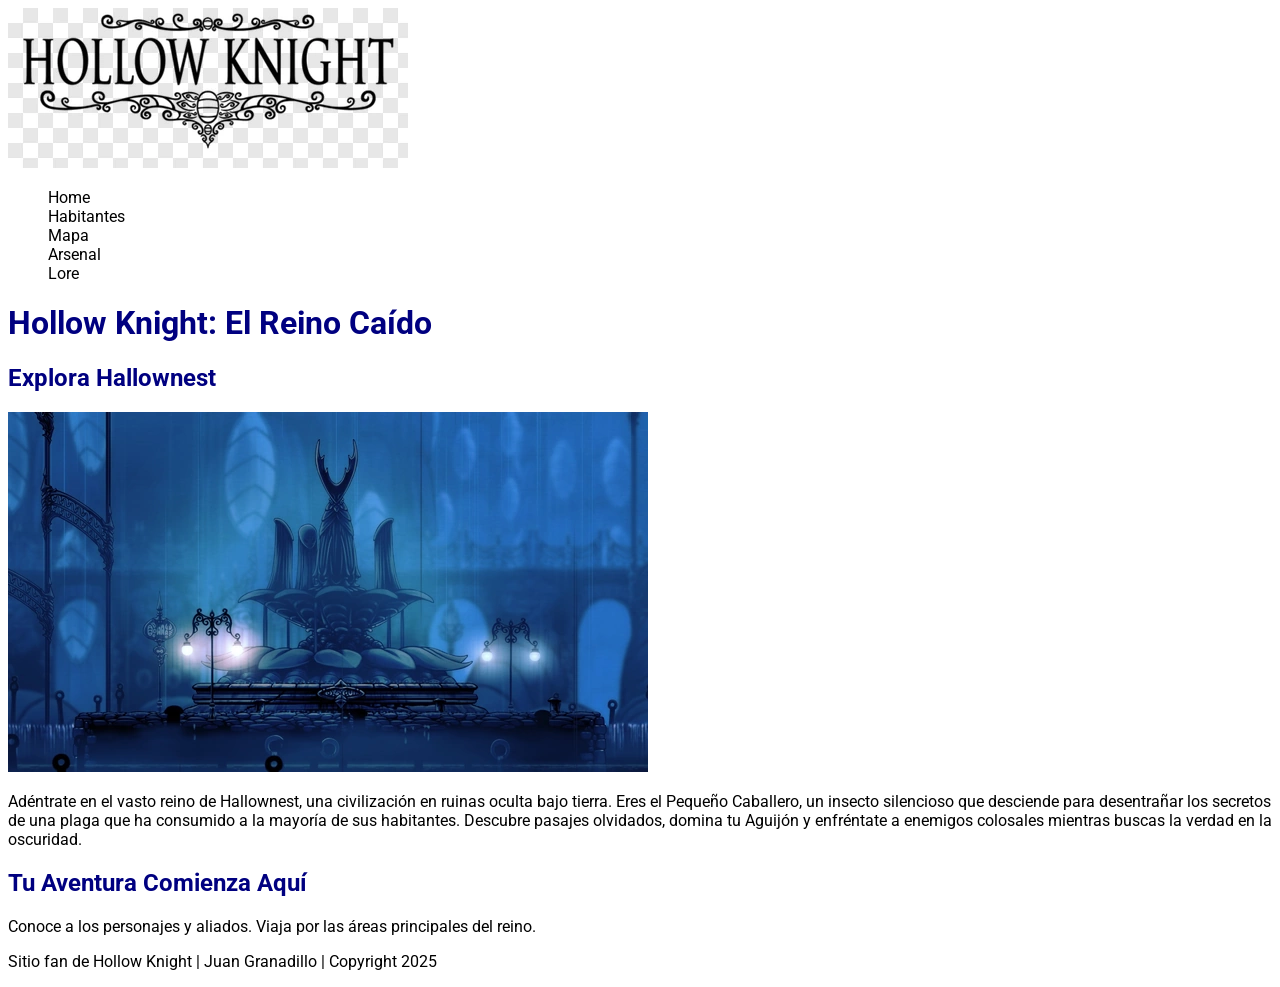
==== index.html @ 45408060 "primer commit para el proyecto de coderhouse" ====
<!DOCTYPE html>
<html lang="es">

<head>
    <meta charset="UTF-8">
    <meta name="viewport" content="width=device-width, initial-scale=1.0">
    <!-- CSS -->
    <link rel="stylesheet" href="./styles/style.css">
    <title>Hollow Knight - El Reino de Hallownest</title>
</head>

<body>

    <header>
        <nav>
            <img src="./assets/logo.png" alt="">
            <ul>
                <li><a href="index.html">Home</a></li>
                <li><a href="./pages/personajes.html">Habitantes</a></li>
                <li><a href="./pages/mapa.html">Mapa</a></li>
                <li><a href="./pages/arsenal.html">Arsenal</a></li>
                <li><a href="./pages/lore.html">Lore</a></li>
            </ul>
        </nav>
    </header>

    <main>
        <h1>Hollow Knight: El Reino Caído</h1>

        <h2>Explora Hallownest</h2>

        <img src="./assets/hallownest.png" alt="">

        <p>
            Adéntrate en el vasto reino de Hallownest, una civilización en ruinas oculta bajo tierra. Eres el
            Pequeño Caballero, un insecto silencioso que desciende para desentrañar los secretos de una plaga que ha
            consumido a la mayoría de sus habitantes.
            Descubre pasajes olvidados, domina tu Aguijón y enfréntate a enemigos colosales mientras buscas la verdad en
            la oscuridad.
        </p>

        <h2>Tu Aventura Comienza Aquí</h2>

        <p>
            <a href="personajes.html">Conoce a los personajes y aliados.</a>
            <a href="mapa.html">Viaja por las áreas principales del reino.</a>
        </p>

    </main>

    <footer>
        <p>Sitio fan de Hollow Knight | Juan Granadillo | Copyright 2025</p>
    </footer>

</body>

</html>
---- styles/style.css ----
@import url("https://fonts.googleapis.com/css2?family=Roboto:ital,wght@0,100..900;1,100..900&display=swap");

body {
  font-family: "Roboto", sans-serif;
}

h1 {
  color: navy;
}

h2 {
  color: navy;
}

a {
  color: black;
  text-decoration: none;
}

li {
  list-style-type: none;
}
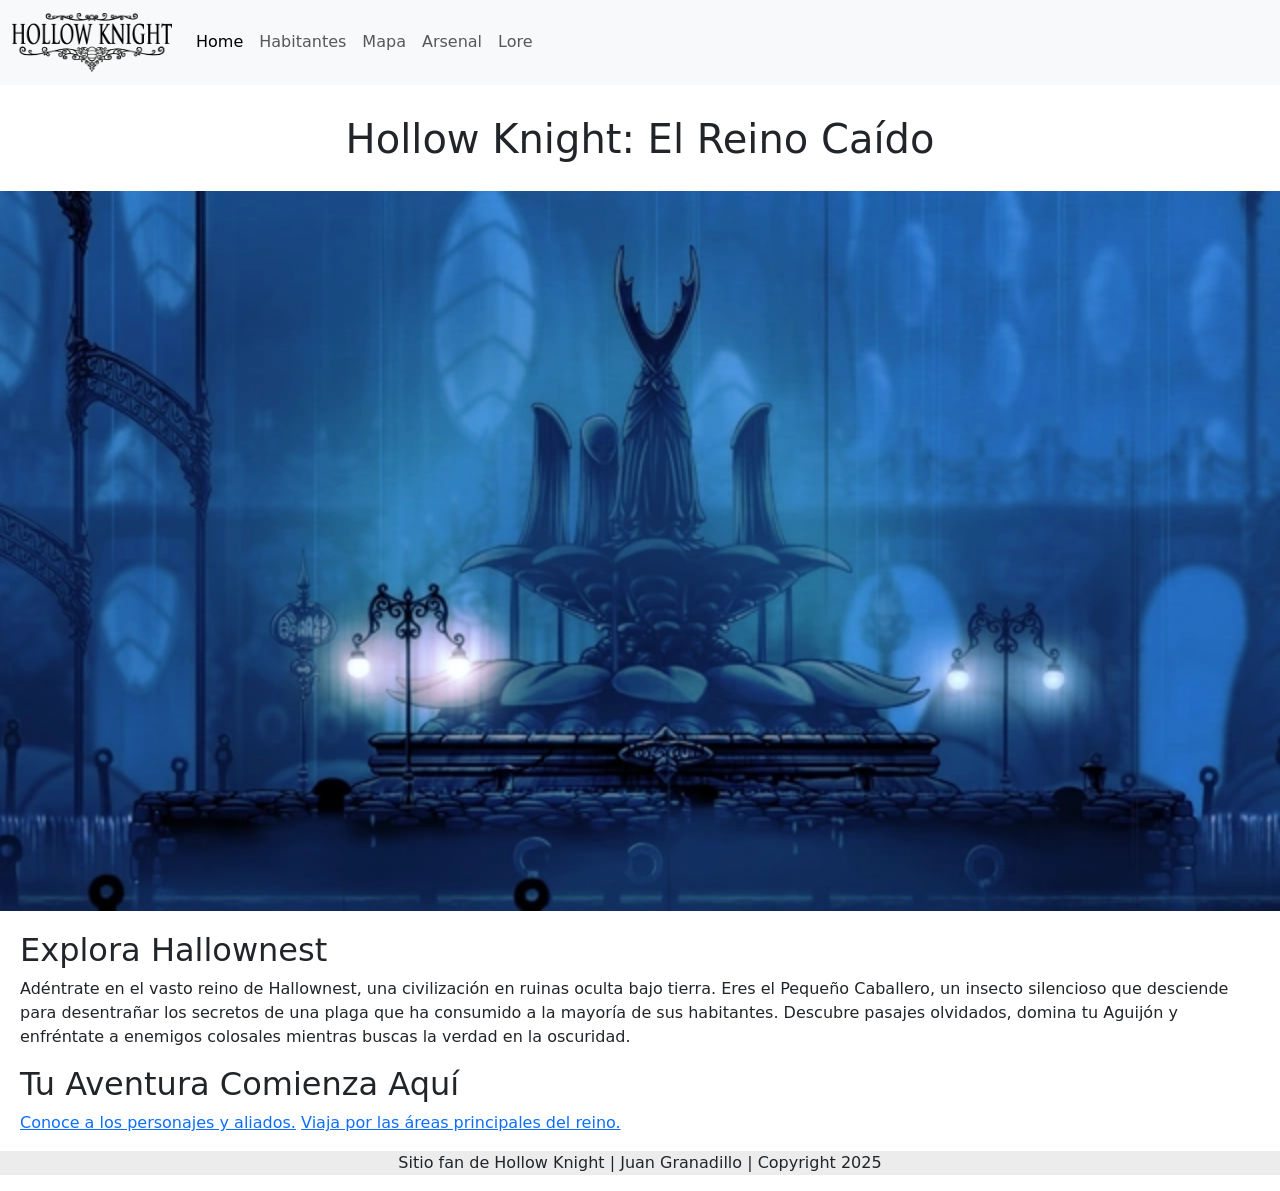
==== commit 4cebf1d0: "agregado nav responsive bootstrap" ====
--- a/index.html
+++ b/index.html
@@ -4,6 +4,8 @@
 <head>
     <meta charset="UTF-8">
     <meta name="viewport" content="width=device-width, initial-scale=1.0">
+    <link href="https://cdn.jsdelivr.net/npm/bootstrap@5.3.8/dist/css/bootstrap.min.css" rel="stylesheet"
+        integrity="sha384-sRIl4kxILFvY47J16cr9ZwB07vP4J8+LH7qKQnuqkuIAvNWLzeN8tE5YBujZqJLB" crossorigin="anonymous">
     <!-- CSS -->
     <link rel="stylesheet" href="./styles/style.css">
     <title>Hollow Knight - El Reino de Hallownest</title>
@@ -12,39 +14,62 @@
 <body>
 
     <header>
-        <nav>
-            <img src="./assets/logo.png" alt="">
-            <ul>
-                <li><a href="index.html">Home</a></li>
-                <li><a href="./pages/personajes.html">Habitantes</a></li>
-                <li><a href="./pages/mapa.html">Mapa</a></li>
-                <li><a href="./pages/arsenal.html">Arsenal</a></li>
-                <li><a href="./pages/lore.html">Lore</a></li>
-            </ul>
+        <nav class="navbar navbar-expand-lg bg-body-tertiary">
+            <div class="container-fluid">
+                <a class="navbar-brand" href="./index.html">
+                    <img src="./assets/logo.png" alt="hollow logo" class="img-nav">
+                </a>
+                <button class="navbar-toggler" type="button" data-bs-toggle="collapse" data-bs-target="#navbarNav"
+                    aria-controls="navbarNav" aria-expanded="false" aria-label="Toggle navigation">
+                    <span class="navbar-toggler-icon"></span>
+                </button>
+                <div class="collapse navbar-collapse" id="navbarNav">
+                    <ul class="navbar-nav">
+                        <li class="nav-item">
+                            <a class="nav-link active" aria-current="page" href="./index.html">Home</a>
+                        </li>
+                        <li class="nav-item">
+                            <a class="nav-link" href="./pages/personajes.html">Habitantes</a>
+                        </li>
+                        <li class="nav-item">
+                            <a class="nav-link" href="./pages/mapa.html">Mapa</a>
+                        </li>
+                        <li class="nav-item">
+                            <a class="nav-link" href="./pages/arsenal.html">Arsenal</a>
+                        </li>
+                        <li class="nav-item">
+                            <a class="nav-link" href="./pages/lore.html">Lore</a>
+                        </li>
+                    </ul>
+                </div>
+            </div>
         </nav>
     </header>
 
     <main>
-        <h1>Hollow Knight: El Reino Caído</h1>
+        <h1 class="title">Hollow Knight: El Reino Caído</h1>
 
-        <h2>Explora Hallownest</h2>
+        <img src="./assets/hallownest.png" alt="hallownest" class="hallownest-img">
 
-        <img src="./assets/hallownest.png" alt="">
+        <article class="main-article">
+            <h2>Explora Hallownest</h2>
 
-        <p>
-            Adéntrate en el vasto reino de Hallownest, una civilización en ruinas oculta bajo tierra. Eres el
-            Pequeño Caballero, un insecto silencioso que desciende para desentrañar los secretos de una plaga que ha
-            consumido a la mayoría de sus habitantes.
-            Descubre pasajes olvidados, domina tu Aguijón y enfréntate a enemigos colosales mientras buscas la verdad en
-            la oscuridad.
-        </p>
+            <p>
+                Adéntrate en el vasto reino de Hallownest, una civilización en ruinas oculta bajo tierra. Eres el
+                Pequeño Caballero, un insecto silencioso que desciende para desentrañar los secretos de una plaga que ha
+                consumido a la mayoría de sus habitantes.
+                Descubre pasajes olvidados, domina tu Aguijón y enfréntate a enemigos colosales mientras buscas la
+                verdad en
+                la oscuridad.
+            </p>
 
-        <h2>Tu Aventura Comienza Aquí</h2>
+            <h2>Tu Aventura Comienza Aquí</h2>
 
-        <p>
-            <a href="personajes.html">Conoce a los personajes y aliados.</a>
-            <a href="mapa.html">Viaja por las áreas principales del reino.</a>
-        </p>
+            <p>
+                <a href="personajes.html">Conoce a los personajes y aliados.</a>
+                <a href="mapa.html">Viaja por las áreas principales del reino.</a>
+            </p>
+        </article>
 
     </main>
 
@@ -52,6 +77,9 @@
         <p>Sitio fan de Hollow Knight | Juan Granadillo | Copyright 2025</p>
     </footer>
 
+    <script src="https://cdn.jsdelivr.net/npm/bootstrap@5.3.8/dist/js/bootstrap.bundle.min.js"
+        integrity="sha384-FKyoEForCGlyvwx9Hj09JcYn3nv7wiPVlz7YYwJrWVcXK/BmnVDxM+D2scQbITxI"
+        crossorigin="anonymous"></script>
 </body>
 
 </html>
--- a/styles/style.css
+++ b/styles/style.css
@@ -1,22 +1,37 @@
-@import url("https://fonts.googleapis.com/css2?family=Roboto:ital,wght@0,100..900;1,100..900&display=swap");
+@import url("https://fonts.googleapis.com/css2?family=Inter:ital,opsz,wght@0,14..32,100..900;1,14..32,100..900&display=swap");
+* {
+  margin: 0;
+  padding: 0;
+}
 
 body {
-  font-family: "Roboto", sans-serif;
+  /* font-family: "Inter", sans-serif; */
+  font-family: system-ui, -apple-system, BlinkMacSystemFont, "Segoe UI", Roboto,
+    Oxygen, Ubuntu, Cantarell, "Open Sans", "Helvetica Neue", sans-serif;
 }
 
-h1 {
-  color: navy;
+header nav {
+  margin-bottom: 30px;
 }
 
-h2 {
-  color: navy;
+.title {
+  text-align: center;
 }
 
-a {
-  color: black;
-  text-decoration: none;
+.img-nav {
+  width: 10rem;
 }
 
-li {
-  list-style-type: none;
+.hallownest-img {
+  width: 100%;
+  margin: 20px 0;
 }
+
+.main-article {
+  padding: 0 20px;
+}
+
+footer {
+  text-align: center;
+  background-color: #ececec;
+}
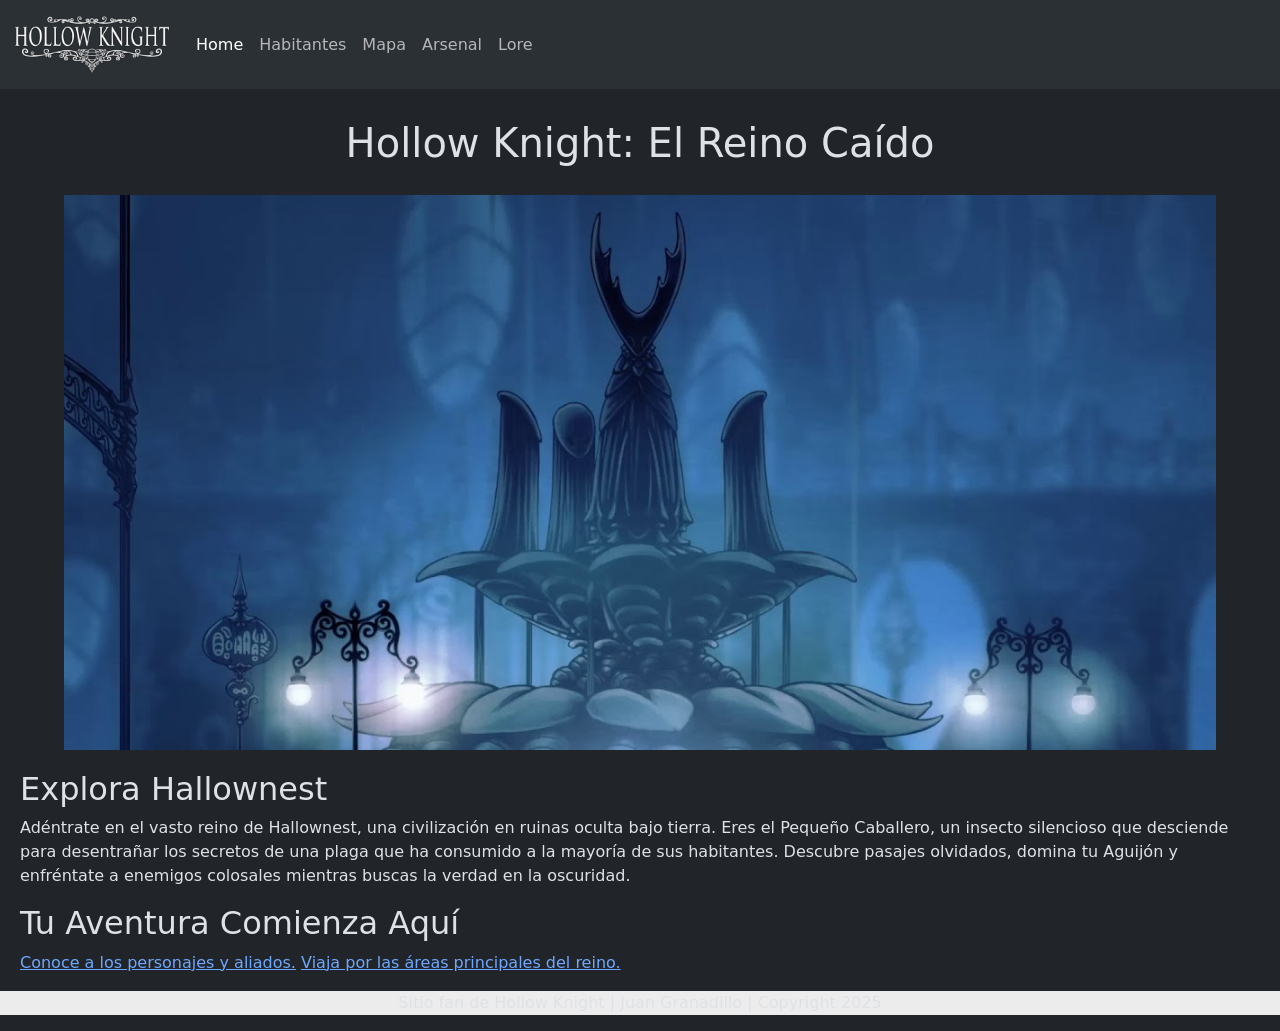
==== commit 71906e39: "terminado nav y favicon" ====
--- a/index.html
+++ b/index.html
@@ -1,5 +1,5 @@
 <!DOCTYPE html>
-<html lang="es">
+<html lang="es" data-bs-theme="dark">
 
 <head>
     <meta charset="UTF-8">
@@ -8,6 +8,7 @@
         integrity="sha384-sRIl4kxILFvY47J16cr9ZwB07vP4J8+LH7qKQnuqkuIAvNWLzeN8tE5YBujZqJLB" crossorigin="anonymous">
     <!-- CSS -->
     <link rel="stylesheet" href="./styles/style.css">
+    <link rel="shortcut icon" href="./assets/favicon.ico" type="image/x-icon">
     <title>Hollow Knight - El Reino de Hallownest</title>
 </head>
 
@@ -17,7 +18,7 @@
         <nav class="navbar navbar-expand-lg bg-body-tertiary">
             <div class="container-fluid">
                 <a class="navbar-brand" href="./index.html">
-                    <img src="./assets/logo.png" alt="hollow logo" class="img-nav">
+                    <img src="./assets/logo.webp" alt="hollow logo" class="img-nav">
                 </a>
                 <button class="navbar-toggler" type="button" data-bs-toggle="collapse" data-bs-target="#navbarNav"
                     aria-controls="navbarNav" aria-expanded="false" aria-label="Toggle navigation">
@@ -47,9 +48,11 @@
     </header>
 
     <main>
-        <h1 class="title">Hollow Knight: El Reino Caído</h1>
 
-        <img src="./assets/hallownest.png" alt="hallownest" class="hallownest-img">
+        <div class="title-container">
+            <h1>Hollow Knight: El Reino Caído</h1>
+            <img src="./assets/hallownest.jpg" alt="hallownest" class="hallownest-img">
+        </div>
 
         <article class="main-article">
             <h2>Explora Hallownest</h2>
@@ -59,8 +62,7 @@
                 Pequeño Caballero, un insecto silencioso que desciende para desentrañar los secretos de una plaga que ha
                 consumido a la mayoría de sus habitantes.
                 Descubre pasajes olvidados, domina tu Aguijón y enfréntate a enemigos colosales mientras buscas la
-                verdad en
-                la oscuridad.
+                verdad en la oscuridad.
             </p>
 
             <h2>Tu Aventura Comienza Aquí</h2>
--- a/styles/style.css
+++ b/styles/style.css
@@ -12,10 +12,7 @@
 
 header nav {
   margin-bottom: 30px;
-}
-
-.title {
-  text-align: center;
+  align-items: center;
 }
 
 .img-nav {
@@ -23,8 +20,13 @@
 }
 
 .hallownest-img {
+  width: 90%;
+  margin: 20px 0;
+}
+
+.title-container {
   width: 100%;
-  margin: 20px 0;
+  text-align: center;
 }
 
 .main-article {
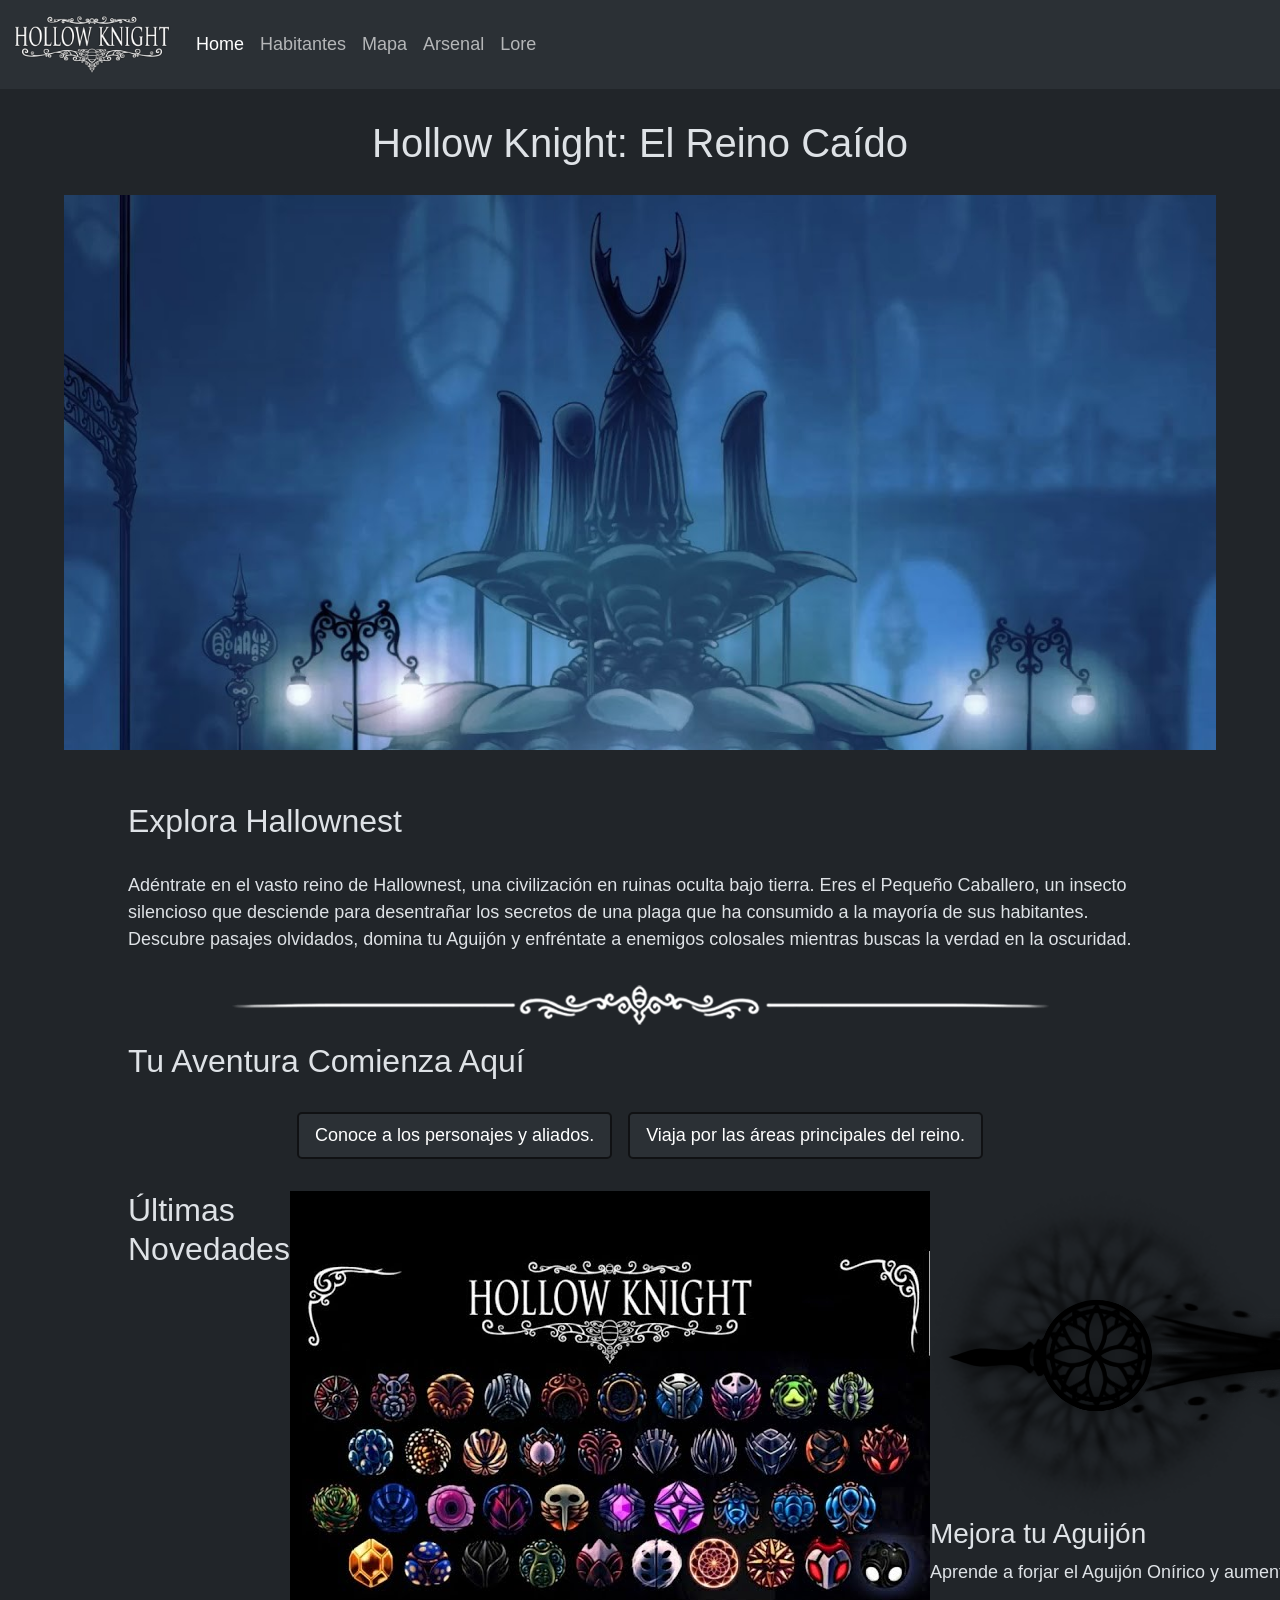
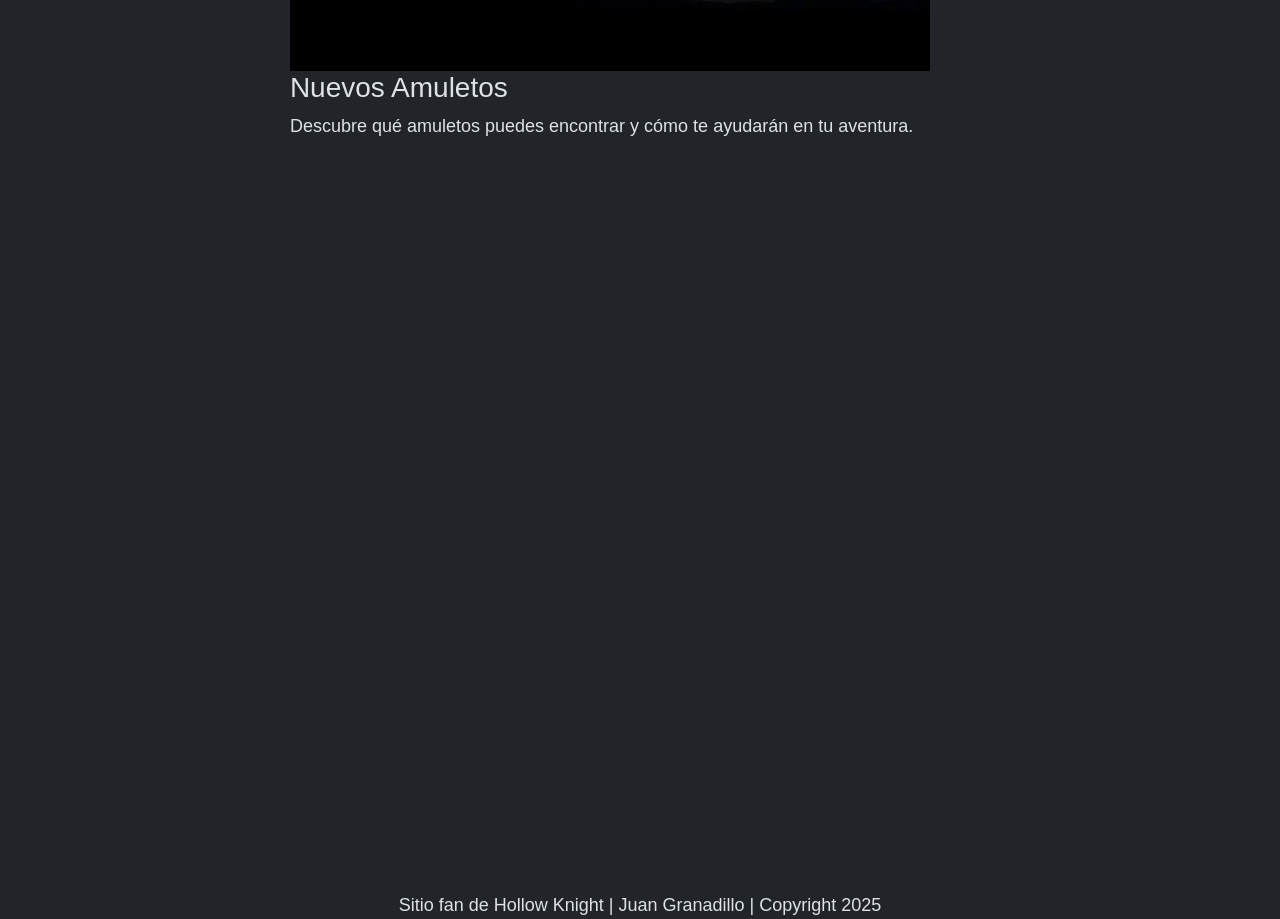
==== commit 7bb7afc8: "agregado contenido al index" ====
--- a/index.html
+++ b/index.html
@@ -55,23 +55,47 @@
         </div>
 
         <article class="main-article">
-            <h2>Explora Hallownest</h2>
+            <h2 class="main-article__subtitle">Explora Hallownest</h2>
 
             <p>
                 Adéntrate en el vasto reino de Hallownest, una civilización en ruinas oculta bajo tierra. Eres el
-                Pequeño Caballero, un insecto silencioso que desciende para desentrañar los secretos de una plaga que ha
+                Pequeño Caballero, un insecto silencioso que desciende para desentrañar los secretos de una plaga
+                que ha
                 consumido a la mayoría de sus habitantes.
                 Descubre pasajes olvidados, domina tu Aguijón y enfréntate a enemigos colosales mientras buscas la
                 verdad en la oscuridad.
             </p>
 
-            <h2>Tu Aventura Comienza Aquí</h2>
+            <img class="divider" src="./assets/divider.webp" alt="divisor">
 
-            <p>
-                <a href="personajes.html">Conoce a los personajes y aliados.</a>
-                <a href="mapa.html">Viaja por las áreas principales del reino.</a>
-            </p>
+            <h2 class="main-article__subtitle">Tu Aventura Comienza Aquí</h2>
+
+            <div class="main-article__container--buttons">
+                <a href="./pages/personajes.html"><button class="main-article__button">Conoce a los personajes y
+                        aliados.</button></a>
+                <a href="./pages/mapa.html"><button class="main-article__button">Viaja por las áreas principales del
+                        reino.</button></a>
+            </div>
         </article>
+
+        <section class="news-section">
+            <h2 class="news-section__subtitle">Últimas Novedades</h2>
+            <div class="news-section__card">
+                <img src="./assets/amuletos.jpg" alt="amuletos">
+                <h3>Nuevos Amuletos</h3>
+                <p>Descubre qué amuletos puedes encontrar y cómo te ayudarán en tu aventura.</p>
+            </div>
+            <div class="news-section__card">
+                <img src="./assets/aguijon-onirico.png" alt="aguijon onirico">
+                <h3>Mejora tu Aguijón</h3>
+                <p>Aprende a forjar el Aguijón Onírico y aumenta tu poder de ataque.</p>
+            </div>
+            <div class="news-section__card">
+                <img src="./assets/ciudad.png" alt="ciudad de lagrimas">
+                <h3>Ruinas y Secretos</h3>
+                <p>Explora las antiguas ruinas y descubre los secretos ocultos en la Ciudad de Lágrimas.</p>
+            </div>
+        </section>
 
     </main>
 
--- a/styles/style.css
+++ b/styles/style.css
@@ -5,9 +5,11 @@
 }
 
 body {
-  /* font-family: "Inter", sans-serif; */
-  font-family: system-ui, -apple-system, BlinkMacSystemFont, "Segoe UI", Roboto,
-    Oxygen, Ubuntu, Cantarell, "Open Sans", "Helvetica Neue", sans-serif;
+  font-family: "Inter", sans-serif;
+  /* font-family: system-ui, -apple-system, BlinkMacSystemFont, "Segoe UI", Roboto, */
+  /* Oxygen, Ubuntu, Cantarell, "Open Sans", "Helvetica Neue", sans-serif; */
+
+  font-size: large;
 }
 
 header nav {
@@ -30,10 +32,54 @@
 }
 
 .main-article {
-  padding: 0 20px;
+  /* padding: 0 20px; */
+  width: 80%;
+  margin: 2rem auto;
+}
+
+.main-article p {
+  margin: 2rem 0;
+}
+
+.main-article__subtitle {
+  margin-top: 1rem;
+}
+
+.main-article__container--buttons {
+  display: flex;
+  justify-content: center;
+  gap: 1rem;
+  margin: 2rem 0;
+}
+
+.main-article__button {
+  border: 2px rgb(16, 17, 19) solid;
+  padding: 0.5rem 1rem;
+  border-radius: 5px;
+  background: rgb(43, 48, 53);
+}
+
+.main-article__button:hover {
+  background: rgb(28, 31, 34);
+}
+
+.divider {
+  width: 80%;
+  display: block;
+  margin: 0 auto;
+}
+
+.news-section {
+  width: 80%;
+  margin: 2rem auto;
+  display: flex;
+  justify-content: space-between;
 }
 
 footer {
   text-align: center;
-  background-color: #ececec;
 }
+
+p {
+  margin: 0;
+}
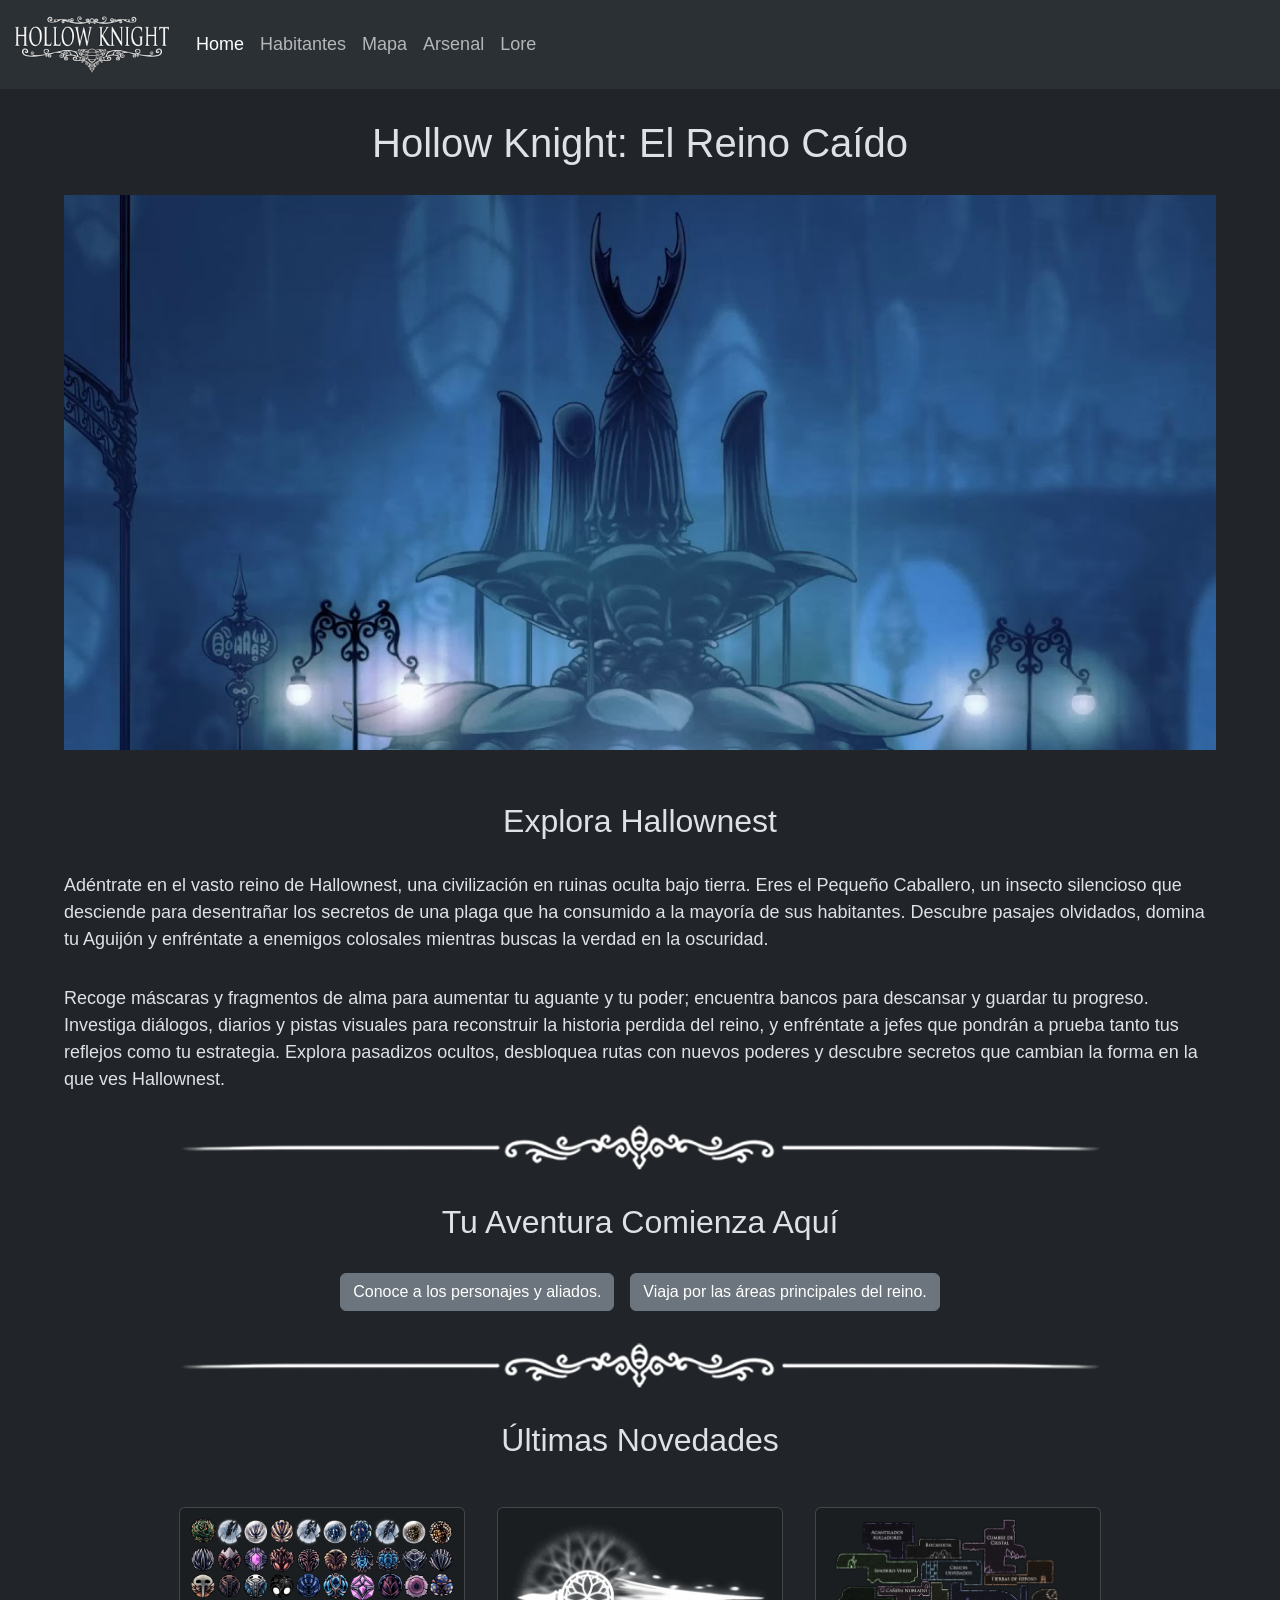
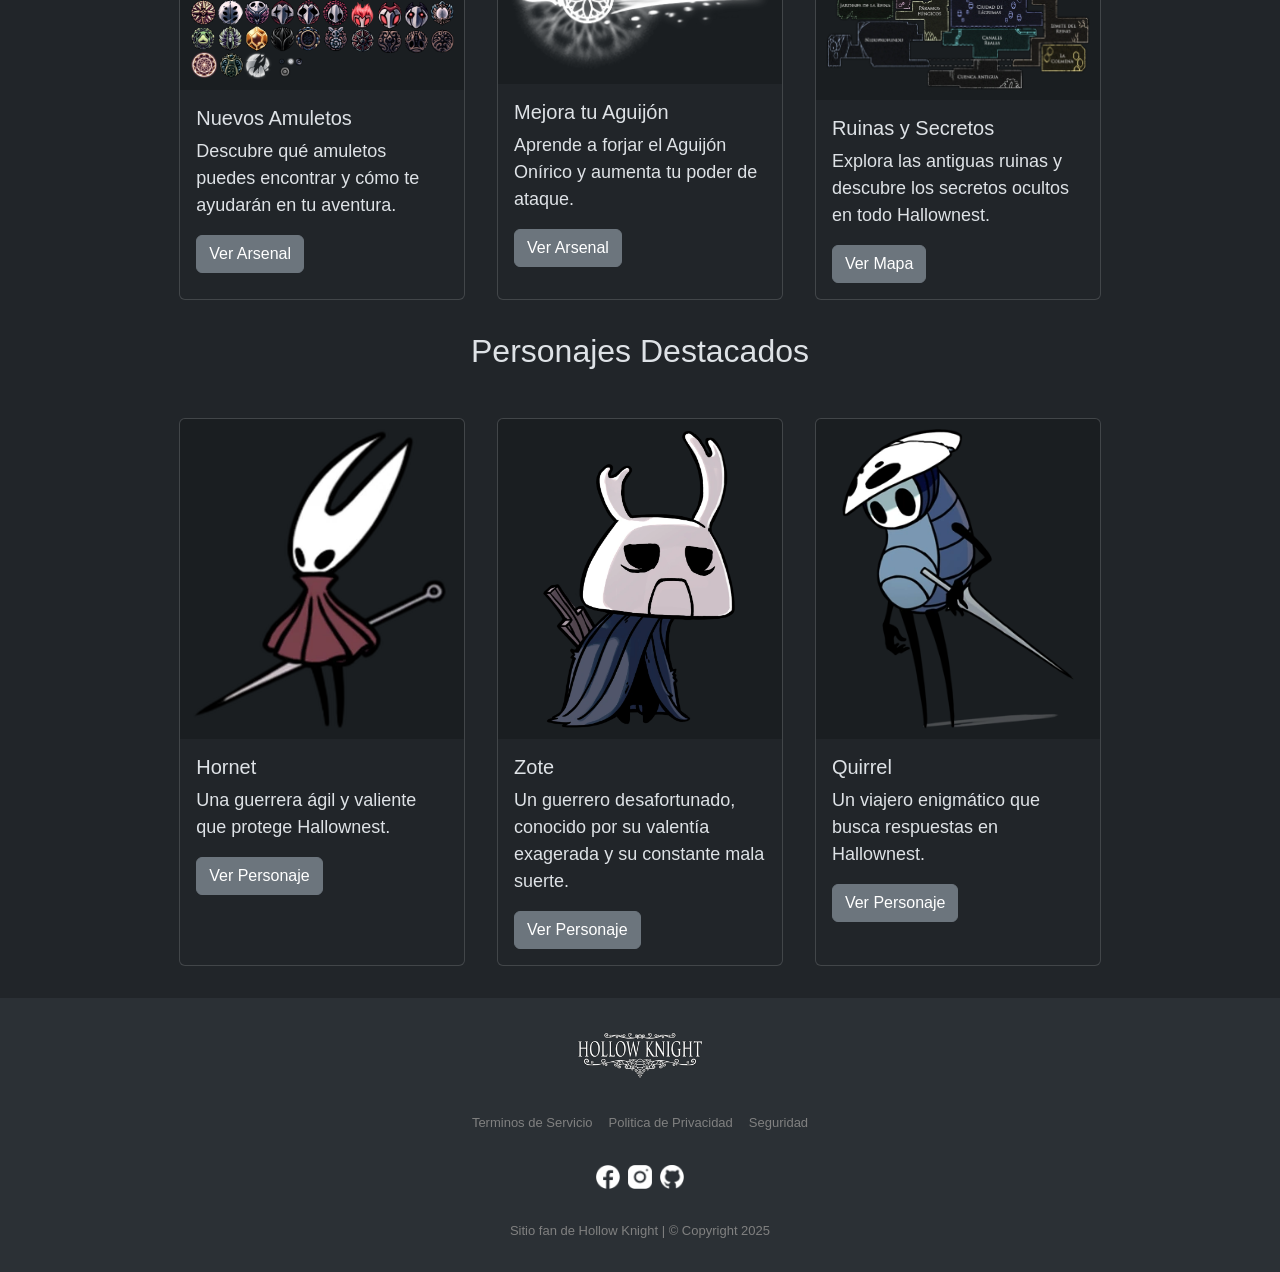
==== commit 57fd89d9: "terminado index" ====
--- a/index.html
+++ b/index.html
@@ -54,8 +54,8 @@
             <img src="./assets/hallownest.jpg" alt="hallownest" class="hallownest-img">
         </div>
 
-        <article class="main-article">
-            <h2 class="main-article__subtitle">Explora Hallownest</h2>
+        <article class="article">
+            <h2 class="article__subtitle">Explora Hallownest</h2>
 
             <p>
                 Adéntrate en el vasto reino de Hallownest, una civilización en ruinas oculta bajo tierra. Eres el
@@ -65,45 +65,107 @@
                 Descubre pasajes olvidados, domina tu Aguijón y enfréntate a enemigos colosales mientras buscas la
                 verdad en la oscuridad.
             </p>
+            <p>
+                Recoge máscaras y fragmentos de alma para aumentar tu aguante y tu poder; encuentra bancos para
+                descansar y guardar tu progreso. Investiga diálogos, diarios y pistas visuales para reconstruir la
+                historia perdida del reino, y enfréntate a jefes que pondrán a prueba tanto tus reflejos como tu
+                estrategia. Explora pasadizos ocultos, desbloquea rutas con nuevos poderes y descubre secretos que
+                cambian la forma en la que ves Hallownest.
+            </p>
 
             <img class="divider" src="./assets/divider.webp" alt="divisor">
 
-            <h2 class="main-article__subtitle">Tu Aventura Comienza Aquí</h2>
+            <h2 class="article__subtitle">Tu Aventura Comienza Aquí</h2>
 
-            <div class="main-article__container--buttons">
-                <a href="./pages/personajes.html"><button class="main-article__button">Conoce a los personajes y
-                        aliados.</button></a>
-                <a href="./pages/mapa.html"><button class="main-article__button">Viaja por las áreas principales del
-                        reino.</button></a>
+            <div class="article__container--buttons">
+                <a href="./pages/personajes.html" class="btn btn-secondary">Conoce a los personajes y
+                    aliados.</a>
+                <a href="./pages/mapa.html" class="btn btn-secondary">Viaja por las áreas principales del
+                    reino.</a>
             </div>
         </article>
 
-        <section class="news-section">
-            <h2 class="news-section__subtitle">Últimas Novedades</h2>
-            <div class="news-section__card">
-                <img src="./assets/amuletos.jpg" alt="amuletos">
-                <h3>Nuevos Amuletos</h3>
-                <p>Descubre qué amuletos puedes encontrar y cómo te ayudarán en tu aventura.</p>
+        <img class="divider" src="./assets/divider.webp" alt="divisor">
+
+        <section class="section">
+            <h2 class="section__subtitle">Últimas Novedades</h2>
+
+            <div class="card">
+                <img src="./assets/amuletos.png" class="card-img-top" alt="amuletos">
+                <div class="card-body">
+                    <h5 class="card-title">Nuevos Amuletos</h5>
+                    <p class="card-text">Descubre qué amuletos puedes encontrar y cómo te ayudarán en tu aventura.</p>
+                    <a href="./pages/arsenal.html" class="btn btn-secondary">Ver Arsenal</a>
+                </div>
             </div>
-            <div class="news-section__card">
-                <img src="./assets/aguijon-onirico.png" alt="aguijon onirico">
-                <h3>Mejora tu Aguijón</h3>
-                <p>Aprende a forjar el Aguijón Onírico y aumenta tu poder de ataque.</p>
+
+            <div class="card">
+                <img src="./assets/aguijon-onirico.png" class="card-img-top" alt="aguijon onirico">
+                <div class="card-body">
+                    <h5 class="card-title">Mejora tu Aguijón</h5>
+                    <p class="card-text">Aprende a forjar el Aguijón Onírico y aumenta tu poder de ataque.</p>
+                    <a href="./pages/arsenal.html" class="btn btn-secondary">Ver Arsenal</a>
+                </div>
             </div>
-            <div class="news-section__card">
-                <img src="./assets/ciudad.png" alt="ciudad de lagrimas">
-                <h3>Ruinas y Secretos</h3>
-                <p>Explora las antiguas ruinas y descubre los secretos ocultos en la Ciudad de Lágrimas.</p>
+            <div class="card">
+                <img src="./assets/NavMap.webp" class="card-img-top" alt="ciudad de lagrimas">
+                <div class="card-body">
+                    <h5 class="card-title">Ruinas y Secretos</h5>
+                    <p class="card-text">Explora las antiguas ruinas y descubre los secretos ocultos en todo Hallownest.
+                    </p>
+                    <a href="./pages/mapa.html" class="btn btn-secondary">Ver Mapa</a>
+                </div>
+            </div>
+        </section>
+        <section class="section">
+            <h2 class="section__subtitle">Personajes Destacados</h2>
+
+            <div class="card">
+                <img src="./assets/hornet.webp" class="card-img-top" alt="Hornet">
+                <div class="card-body">
+                    <h5 class="card-title">Hornet</h5>
+                    <p class="card-text">Una guerrera ágil y valiente que protege Hallownest.</p>
+                    <a href="./pages/personajes.html" class="btn btn-secondary">Ver Personaje</a>
+                </div>
+            </div>
+
+            <div class="card">
+                <img src="./assets/zote.webp" class="card-img-top" alt="aguijon onirico">
+                <div class="card-body">
+                    <h5 class="card-title">Zote</h5>
+                    <p class="card-text">Un guerrero desafortunado, conocido por su valentía exagerada y su
+                        constante mala suerte.</p>
+                    <a href="./pages/personajes.html" class="btn btn-secondary">Ver Personaje</a>
+                </div>
+            </div>
+            <div class="card">
+                <img src="./assets/quirrel.png" class="card-img-top" alt="ciudad de lagrimas">
+                <div class="card-body">
+                    <h5 class="card-title">Quirrel</h5>
+                    <p class="card-text">Un viajero enigmático que busca respuestas en Hallownest.</p>
+                    <a href="./pages/personajes.html" class="btn btn-secondary">Ver Personaje</a>
+                </div>
             </div>
         </section>
 
     </main>
 
     <footer>
-        <p>Sitio fan de Hollow Knight | Juan Granadillo | Copyright 2025</p>
+        <img src="./assets/logo.webp" alt="logo" class="img-footer">
+        <div class="legal-links">
+            <a href="#">Terminos de Servicio</a>
+            <a href="#">Politica de Privacidad</a>
+            <a href="#">Seguridad</a>
+        </div>
+        <div class="social-links">
+            <a href="#"><img src="./assets/facebook-logo.png" alt="facebook logo" class="img-social"></a>
+            <a href="#"><img src="./assets/instagram-logo.png" alt="instagram logo" class="img-social"></a>
+            <a href="#"><img src="./assets/github-logo.png" alt="github logo" class="img-social"></a>
+        </div>
+        <p>Sitio fan de Hollow Knight | &copy; Copyright 2025</p>
     </footer>
 
-    <script src="https://cdn.jsdelivr.net/npm/bootstrap@5.3.8/dist/js/bootstrap.bundle.min.js"
+    <script src=" https://cdn.jsdelivr.net/npm/bootstrap@5.3.8/dist/js/bootstrap.bundle.min.js"
         integrity="sha384-FKyoEForCGlyvwx9Hj09JcYn3nv7wiPVlz7YYwJrWVcXK/BmnVDxM+D2scQbITxI"
         crossorigin="anonymous"></script>
 </body>
--- a/styles/style.css
+++ b/styles/style.css
@@ -21,8 +21,13 @@
   width: 10rem;
 }
 
+main {
+  width: 90%;
+  margin: 0 auto;
+}
+
 .hallownest-img {
-  width: 90%;
+  width: 100%;
   margin: 20px 0;
 }
 
@@ -31,55 +36,136 @@
   text-align: center;
 }
 
-.main-article {
-  /* padding: 0 20px; */
-  width: 80%;
+.article {
   margin: 2rem auto;
 }
 
-.main-article p {
+.article p {
   margin: 2rem 0;
 }
 
-.main-article__subtitle {
+.article__subtitle {
   margin-top: 1rem;
+  text-align: center;
 }
 
-.main-article__container--buttons {
+.article__container--buttons {
   display: flex;
+  flex-direction: column;
   justify-content: center;
   gap: 1rem;
   margin: 2rem 0;
 }
 
-.main-article__button {
+button {
   border: 2px rgb(16, 17, 19) solid;
   padding: 0.5rem 1rem;
   border-radius: 5px;
   background: rgb(43, 48, 53);
 }
 
-.main-article__button:hover {
+button:hover {
   background: rgb(28, 31, 34);
 }
 
 .divider {
   width: 80%;
   display: block;
-  margin: 0 auto;
+  margin: 2rem auto;
 }
 
-.news-section {
+.section {
   width: 80%;
   margin: 2rem auto;
-  display: flex;
+  display: grid;
+  grid-template-columns: 1fr;
+  grid-template-areas: "title";
   justify-content: space-between;
+  gap: 2rem;
 }
 
-footer {
+@media (min-width: 768px) {
+  .section {
+    grid-template-columns: 1fr 1fr 1fr;
+    grid-template-areas: "title title title";
+  }
+
+  .article__container--buttons {
+    flex-direction: row;
+  }
+}
+
+.card img {
+  width: 100%;
+  background-color: rgb(0, 0, 0, 0.2);
+  padding: 10px;
+  max-height: 20rem;
+  object-fit: contain;
+}
+
+.section__subtitle {
+  margin-bottom: 1rem;
+  grid-area: title;
   text-align: center;
 }
 
-p {
+/* 
+.section__card {
+  background: rgb(43, 48, 53);
+  padding: 1rem;
+  border-radius: 10px;
+  text-align: center;
+}
+
+.section__card img {
+  width: 100%;
+  background-color: #fff;
+  border-top-left-radius: 10px;
+  border-top-right-radius: 10px;
+  max-height: 250px;
+  min-height: 250px;
+  object-fit: cover;
+} */
+
+footer {
+  margin-top: 2rem;
+  font-size: small;
+  color: gray;
+  background-color: rgb(43, 48, 53);
+  padding: 2rem 0;
+  display: flex;
+  flex-direction: column;
+  justify-content: center;
+  align-items: center;
+  gap: 2rem;
+}
+
+.legal-links {
+  display: flex;
+  gap: 1rem;
+}
+.social-links {
+  display: flex;
+  gap: 0.5rem;
+}
+
+.social-links a img {
+  width: 1.5rem;
+}
+
+footer a {
+  color: gray;
+  text-decoration: none;
+}
+
+footer a:hover {
+  text-decoration: underline;
+}
+
+footer p {
   margin: 0;
 }
+
+footer img {
+  width: 8rem;
+}
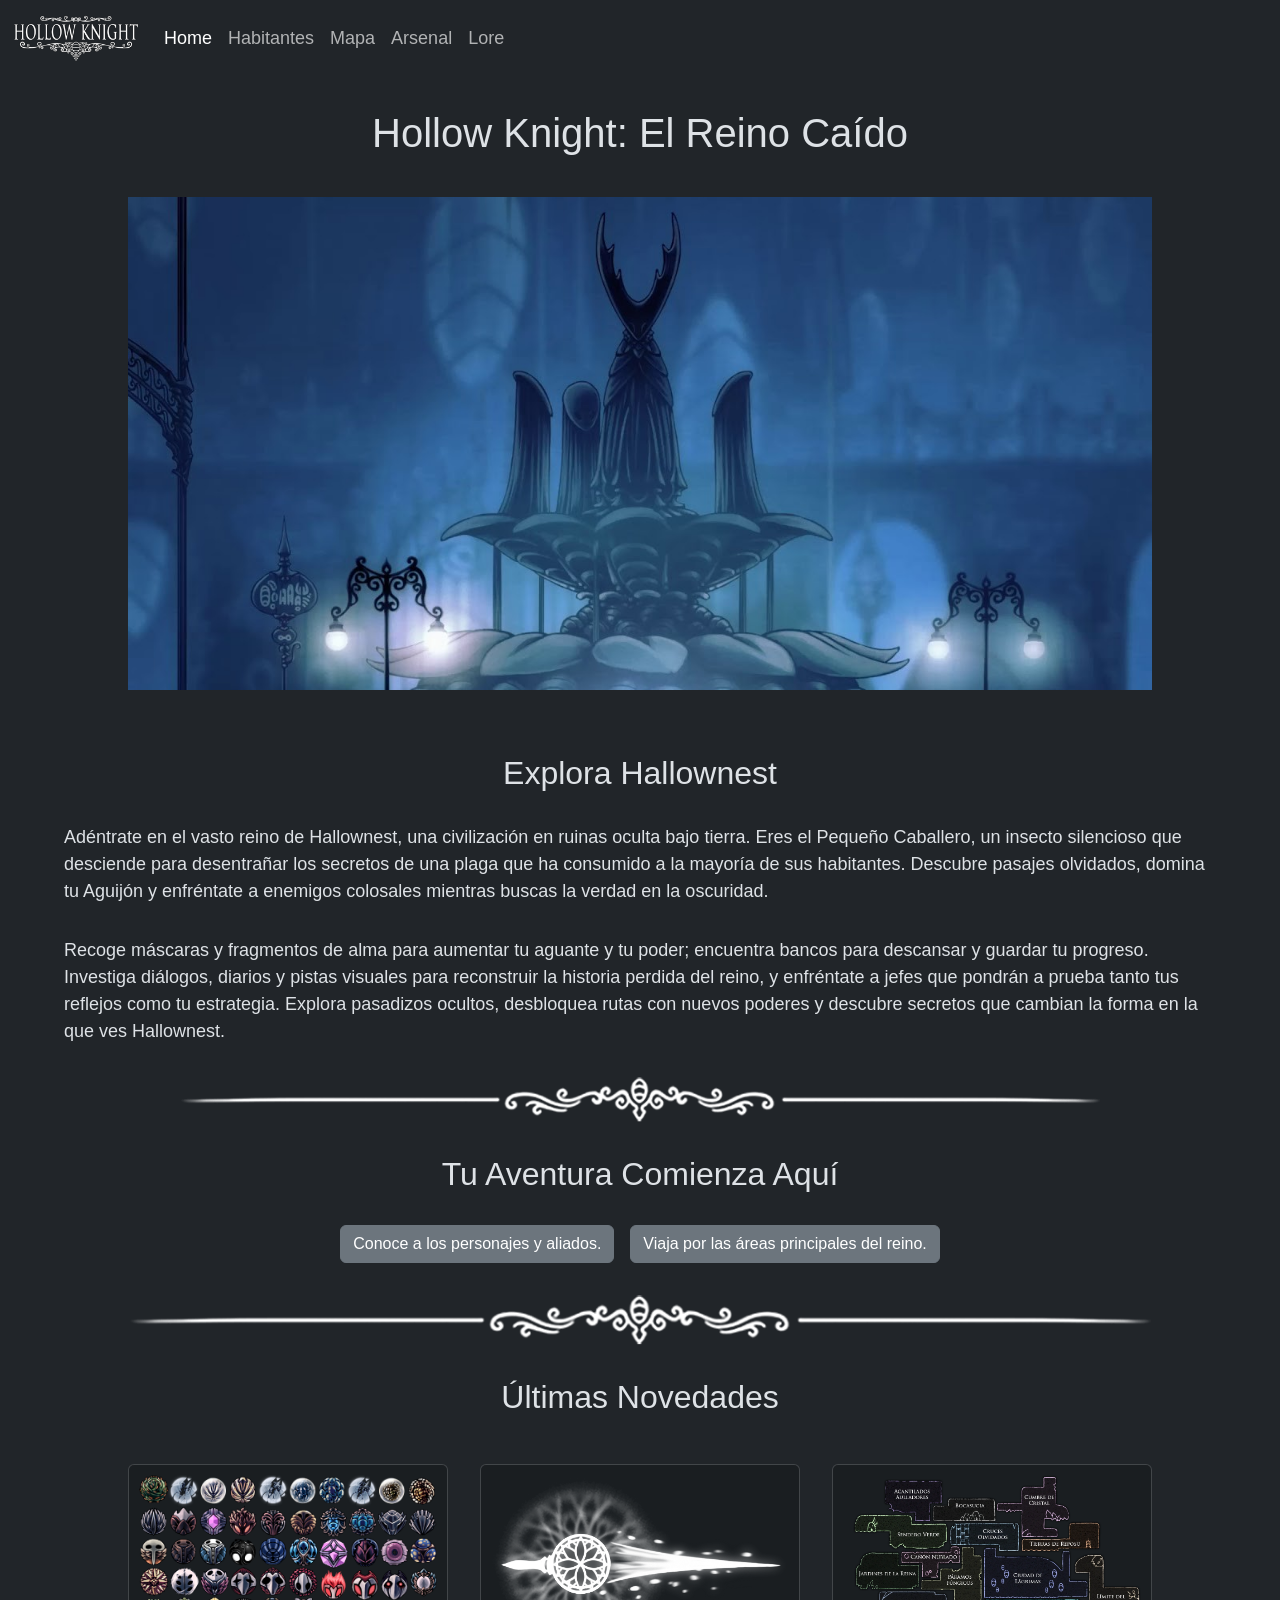
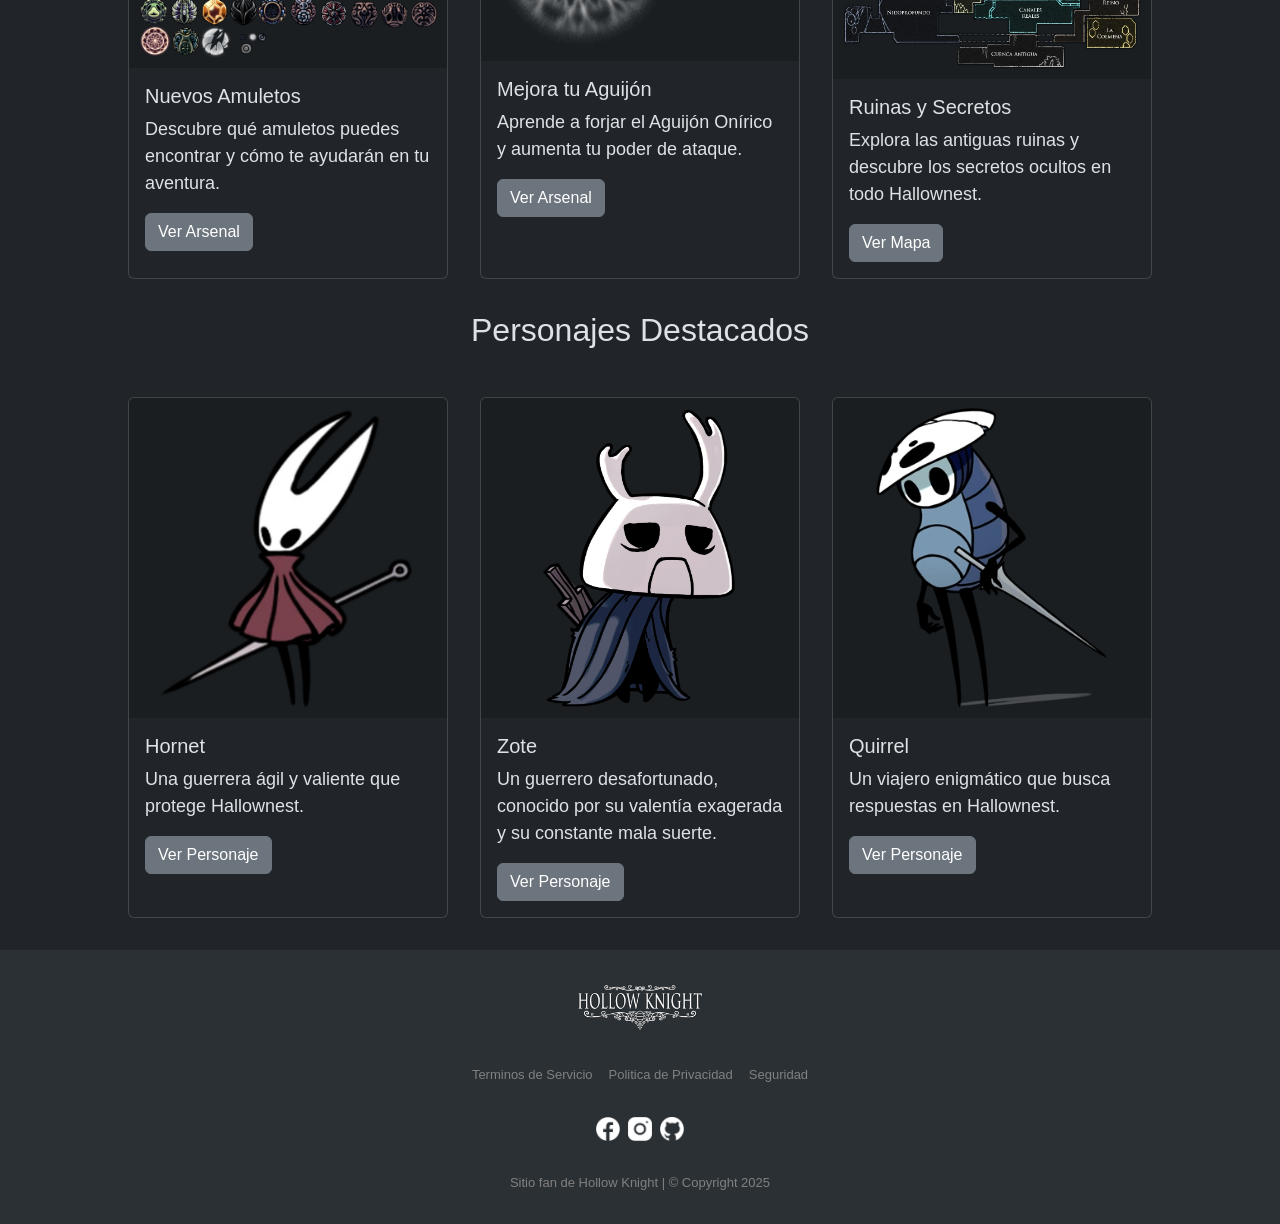
==== commit b79a2077: "Implementado SASS, partials, nuevo contenido, assets y animaciones" ====
--- a/index.html
+++ b/index.html
@@ -1,3 +1,6 @@
+<!DOCTYPE html>
+<html lang="es" data-bs-theme="dark">
+
 <!DOCTYPE html>
 <html lang="es" data-bs-theme="dark">
 
@@ -8,17 +11,20 @@
         integrity="sha384-sRIl4kxILFvY47J16cr9ZwB07vP4J8+LH7qKQnuqkuIAvNWLzeN8tE5YBujZqJLB" crossorigin="anonymous">
     <!-- CSS -->
     <link rel="stylesheet" href="./styles/style.css">
+    <!-- Favicon -->
     <link rel="shortcut icon" href="./assets/favicon.ico" type="image/x-icon">
+    <!-- AOS -->
+    <link href="https://unpkg.com/aos@2.3.1/dist/aos.css" rel="stylesheet">
     <title>Hollow Knight - El Reino de Hallownest</title>
 </head>
 
 <body>
 
-    <header>
-        <nav class="navbar navbar-expand-lg bg-body-tertiary">
+    <header data-aos="fade-down">
+        <nav class="navbar navbar-expand-lg">
             <div class="container-fluid">
                 <a class="navbar-brand" href="./index.html">
-                    <img src="./assets/logo.webp" alt="hollow logo" class="img-nav">
+                    <img src="./assets/logo.webp" alt="hollow logo">
                 </a>
                 <button class="navbar-toggler" type="button" data-bs-toggle="collapse" data-bs-target="#navbarNav"
                     aria-controls="navbarNav" aria-expanded="false" aria-label="Toggle navigation">
@@ -49,13 +55,13 @@
 
     <main>
 
-        <div class="title-container">
+        <div class="titleContainer" data-aos="zoom-in">
             <h1>Hollow Knight: El Reino Caído</h1>
-            <img src="./assets/hallownest.jpg" alt="hallownest" class="hallownest-img">
+            <img src="./assets/hallownest.jpg" alt="hallownest">
         </div>
 
-        <article class="article">
-            <h2 class="article__subtitle">Explora Hallownest</h2>
+        <article data-aos="fade-up">
+            <h2>Explora Hallownest</h2>
 
             <p>
                 Adéntrate en el vasto reino de Hallownest, una civilización en ruinas oculta bajo tierra. Eres el
@@ -75,9 +81,9 @@
 
             <img class="divider" src="./assets/divider.webp" alt="divisor">
 
-            <h2 class="article__subtitle">Tu Aventura Comienza Aquí</h2>
+            <h2>Tu Aventura Comienza Aquí</h2>
 
-            <div class="article__container--buttons">
+            <div class="buttonContainer">
                 <a href="./pages/personajes.html" class="btn btn-secondary">Conoce a los personajes y
                     aliados.</a>
                 <a href="./pages/mapa.html" class="btn btn-secondary">Viaja por las áreas principales del
@@ -87,8 +93,8 @@
 
         <img class="divider" src="./assets/divider.webp" alt="divisor">
 
-        <section class="section">
-            <h2 class="section__subtitle">Últimas Novedades</h2>
+        <section class="cardContainer" data-aos="fade-up">
+            <h2>Últimas Novedades</h2>
 
             <div class="card">
                 <img src="./assets/amuletos.png" class="card-img-top" alt="amuletos">
@@ -117,7 +123,7 @@
                 </div>
             </div>
         </section>
-        <section class="section">
+        <section class="cardContainer" data-aos="fade-up">
             <h2 class="section__subtitle">Personajes Destacados</h2>
 
             <div class="card">
@@ -150,7 +156,7 @@
 
     </main>
 
-    <footer>
+    <footer data-aos="fade-in">
         <img src="./assets/logo.webp" alt="logo" class="img-footer">
         <div class="legal-links">
             <a href="#">Terminos de Servicio</a>
@@ -168,6 +174,10 @@
     <script src=" https://cdn.jsdelivr.net/npm/bootstrap@5.3.8/dist/js/bootstrap.bundle.min.js"
         integrity="sha384-FKyoEForCGlyvwx9Hj09JcYn3nv7wiPVlz7YYwJrWVcXK/BmnVDxM+D2scQbITxI"
         crossorigin="anonymous"></script>
+    <script src="https://unpkg.com/aos@2.3.1/dist/aos.js"></script>
+    <script>
+        AOS.init();
+    </script>
 </body>
 
 </html>
--- a/styles/style.css
+++ b/styles/style.css
@@ -2,79 +2,109 @@
 * {
   margin: 0;
   padding: 0;
+  box-sizing: border-box;
 }
 
 body {
   font-family: "Inter", sans-serif;
-  /* font-family: system-ui, -apple-system, BlinkMacSystemFont, "Segoe UI", Roboto, */
-  /* Oxygen, Ubuntu, Cantarell, "Open Sans", "Helvetica Neue", sans-serif; */
-
   font-size: large;
 }
 
-header nav {
-  margin-bottom: 30px;
-  align-items: center;
-}
-
-.img-nav {
-  width: 10rem;
-}
-
-main {
+header {
+  margin-bottom: 2rem;
+}
+header nav img {
+  width: 8rem;
+}
+
+.search-container {
+  width: 80%;
+  margin: 1rem auto 2rem auto;
+  display: flex;
+  flex-direction: column;
+  gap: 0.25rem;
+}
+
+.search-input {
+  padding: 0.6rem 0.75rem;
+  border-radius: 6px;
+  border: 1px solid rgba(255, 255, 255, 0.08);
+  background: rgb(34, 39, 44);
+  color: #fff;
+  width: 100%;
+}
+
+.listContainer {
+  list-style: none;
+  width: 80%;
+  margin: 1rem auto 2rem auto;
+  display: grid;
+  gap: 1rem;
+}
+
+.list-item {
+  display: flex;
+  gap: 1rem;
+  align-items: center;
+  background: rgb(43, 48, 53);
+  padding: 0.75rem;
+  border-radius: 8px;
+}
+.list-item img {
+  width: 4.5rem;
+  height: 4.5rem;
+  object-fit: contain;
+  border-radius: 6px;
+  background: rgba(0, 0, 0, 0.15);
+}
+.list-item h3 {
+  margin: 0 0 0.25rem 0;
+}
+.list-item p {
+  margin: 0;
+  color: #d0d0d0;
+}
+
+.titleContainer {
+  width: 100%;
+  text-align: center;
+}
+.titleContainer img {
+  width: 100%;
+  margin: 2rem auto;
+}
+@media (min-width: 992px) {
+  .titleContainer img {
+    width: 80%;
+  }
+}
+
+article {
+  margin: 2rem auto;
   width: 90%;
-  margin: 0 auto;
-}
-
-.hallownest-img {
-  width: 100%;
-  margin: 20px 0;
-}
-
-.title-container {
-  width: 100%;
+}
+article h2 {
+  margin-bottom: 1rem;
   text-align: center;
 }
-
-.article {
-  margin: 2rem auto;
-}
-
-.article p {
+article p {
   margin: 2rem 0;
 }
 
-.article__subtitle {
-  margin-top: 1rem;
-  text-align: center;
-}
-
-.article__container--buttons {
+.buttonContainer {
   display: flex;
   flex-direction: column;
   justify-content: center;
   gap: 1rem;
   margin: 2rem 0;
 }
-
-button {
-  border: 2px rgb(16, 17, 19) solid;
-  padding: 0.5rem 1rem;
-  border-radius: 5px;
-  background: rgb(43, 48, 53);
-}
-
-button:hover {
-  background: rgb(28, 31, 34);
-}
-
-.divider {
-  width: 80%;
-  display: block;
-  margin: 2rem auto;
-}
-
-.section {
+@media (min-width: 576px) {
+  .buttonContainer {
+    flex-direction: row;
+  }
+}
+
+.cardContainer {
   width: 80%;
   margin: 2rem auto;
   display: grid;
@@ -83,49 +113,144 @@
   justify-content: space-between;
   gap: 2rem;
 }
-
-@media (min-width: 768px) {
-  .section {
+@media (min-width: 576px) {
+  .cardContainer {
+    grid-template-columns: 1fr 1fr;
+    grid-template-areas: "title title";
+  }
+}
+@media (min-width: 992px) {
+  .cardContainer {
     grid-template-columns: 1fr 1fr 1fr;
     grid-template-areas: "title title title";
   }
-
-  .article__container--buttons {
-    flex-direction: row;
-  }
-}
-
-.card img {
-  width: 100%;
-  background-color: rgb(0, 0, 0, 0.2);
+}
+.cardContainer .card img {
+  width: 100%;
+  background-color: rgba(0, 0, 0, 0.2);
   padding: 10px;
   max-height: 20rem;
   object-fit: contain;
 }
-
-.section__subtitle {
+.cardContainer h2 {
   margin-bottom: 1rem;
   grid-area: title;
   text-align: center;
 }
 
-/* 
-.section__card {
-  background: rgb(43, 48, 53);
+.divider {
+  width: 80%;
+  display: block;
+  margin: 2rem auto;
+}
+
+.map-section {
+  display: flex;
+  flex-direction: column;
+  align-items: center;
+  padding: 2rem;
+  gap: 2rem;
+  background-color: rgba(0, 0, 0, 0.2);
+  margin-bottom: 2rem;
+  border-radius: 10px;
+  border: 1px solid #444;
+}
+@media (min-width: 992px) {
+  .map-section {
+    flex-direction: row;
+    justify-content: space-between;
+  }
+  .map-section:nth-child(even) {
+    flex-direction: row-reverse;
+  }
+}
+.map-section img {
+  width: 100%;
+  max-width: 500px;
+  border-radius: 8px;
+  box-shadow: 0 4px 15px rgba(0, 0, 0, 0.5);
+  transition: transform 0.3s ease;
+}
+.map-section img:hover {
+  transform: scale(1.02);
+}
+.map-section .map-content {
+  flex: 1;
   padding: 1rem;
-  border-radius: 10px;
-  text-align: center;
-}
-
-.section__card img {
-  width: 100%;
-  background-color: #fff;
-  border-top-left-radius: 10px;
-  border-top-right-radius: 10px;
-  max-height: 250px;
-  min-height: 250px;
-  object-fit: cover;
-} */
+  color: #ddd;
+}
+.map-section .map-content h3 {
+  font-size: 2rem;
+  margin-bottom: 1rem;
+  color: #fff;
+  text-shadow: 0 0 10px rgba(255, 255, 255, 0.3);
+}
+.map-section .map-content p {
+  font-size: 1.1rem;
+  line-height: 1.6;
+}
+
+.lore-section {
+  background-color: rgba(20, 20, 30, 0.3);
+  border: 1px solid #555;
+  border-radius: 8px;
+  padding: 2rem;
+  margin-bottom: 3rem;
+}
+.lore-section .lore-content {
+  display: flex;
+  flex-direction: column;
+  gap: 1.5rem;
+}
+@media (min-width: 992px) {
+  .lore-section .lore-content {
+    flex-direction: row;
+    align-items: center;
+  }
+  .lore-section .lore-content.reverse {
+    flex-direction: row-reverse;
+  }
+}
+.lore-section .lore-content img {
+  padding: 2rem;
+  max-width: 400px;
+  border-radius: 4px;
+  border: 1px solid #777;
+  box-shadow: 0 0 10px rgba(255, 255, 255, 0.1);
+}
+.lore-section .lore-content .text-container {
+  flex: 1;
+}
+.lore-section .lore-content .text-container h3 {
+  font-size: 1.8rem;
+  color: #e0e0e0;
+  margin-bottom: 1rem;
+  border-bottom: 1px solid #444;
+  padding-bottom: 0.5rem;
+  display: inline-block;
+}
+.lore-section .lore-content .text-container p {
+  font-size: 1.1rem;
+  line-height: 1.7;
+  color: #ccc;
+  margin-bottom: 1.5rem;
+}
+.lore-section .lore-content .text-container .btn-lore {
+  display: inline-block;
+  padding: 0.5rem 1.5rem;
+  background-color: transparent;
+  border: 1px solid #aaa;
+  color: #aaa;
+  text-decoration: none;
+  transition: all 0.3s ease;
+  font-size: 0.9rem;
+  letter-spacing: 1px;
+}
+.lore-section .lore-content .text-container .btn-lore:hover {
+  background-color: #aaa;
+  color: #000;
+  box-shadow: 0 0 10px rgba(255, 255, 255, 0.5);
+}
 
 footer {
   margin-top: 2rem;
@@ -138,34 +263,41 @@
   justify-content: center;
   align-items: center;
   gap: 2rem;
-}
-
-.legal-links {
-  display: flex;
-  gap: 1rem;
-}
-.social-links {
-  display: flex;
-  gap: 0.5rem;
-}
-
-.social-links a img {
-  width: 1.5rem;
-}
-
+  text-align: center;
+}
 footer a {
+  text-decoration: none;
   color: gray;
-  text-decoration: none;
-}
-
+}
 footer a:hover {
   text-decoration: underline;
 }
-
 footer p {
   margin: 0;
 }
-
 footer img {
   width: 8rem;
 }
+footer .legal-links {
+  display: flex;
+  flex-direction: row;
+  gap: 1rem;
+  align-items: center;
+}
+@media (max-width: 992px) {
+  footer .legal-links {
+    flex-direction: column;
+    justify-content: space-around;
+    align-items: flex-start;
+  }
+}
+footer .social-links {
+  display: flex;
+  gap: 0.5rem;
+  align-items: center;
+}
+footer .social-links .img-social {
+  width: 1.5rem;
+}
+
+/*# sourceMappingURL=style.css.map */
